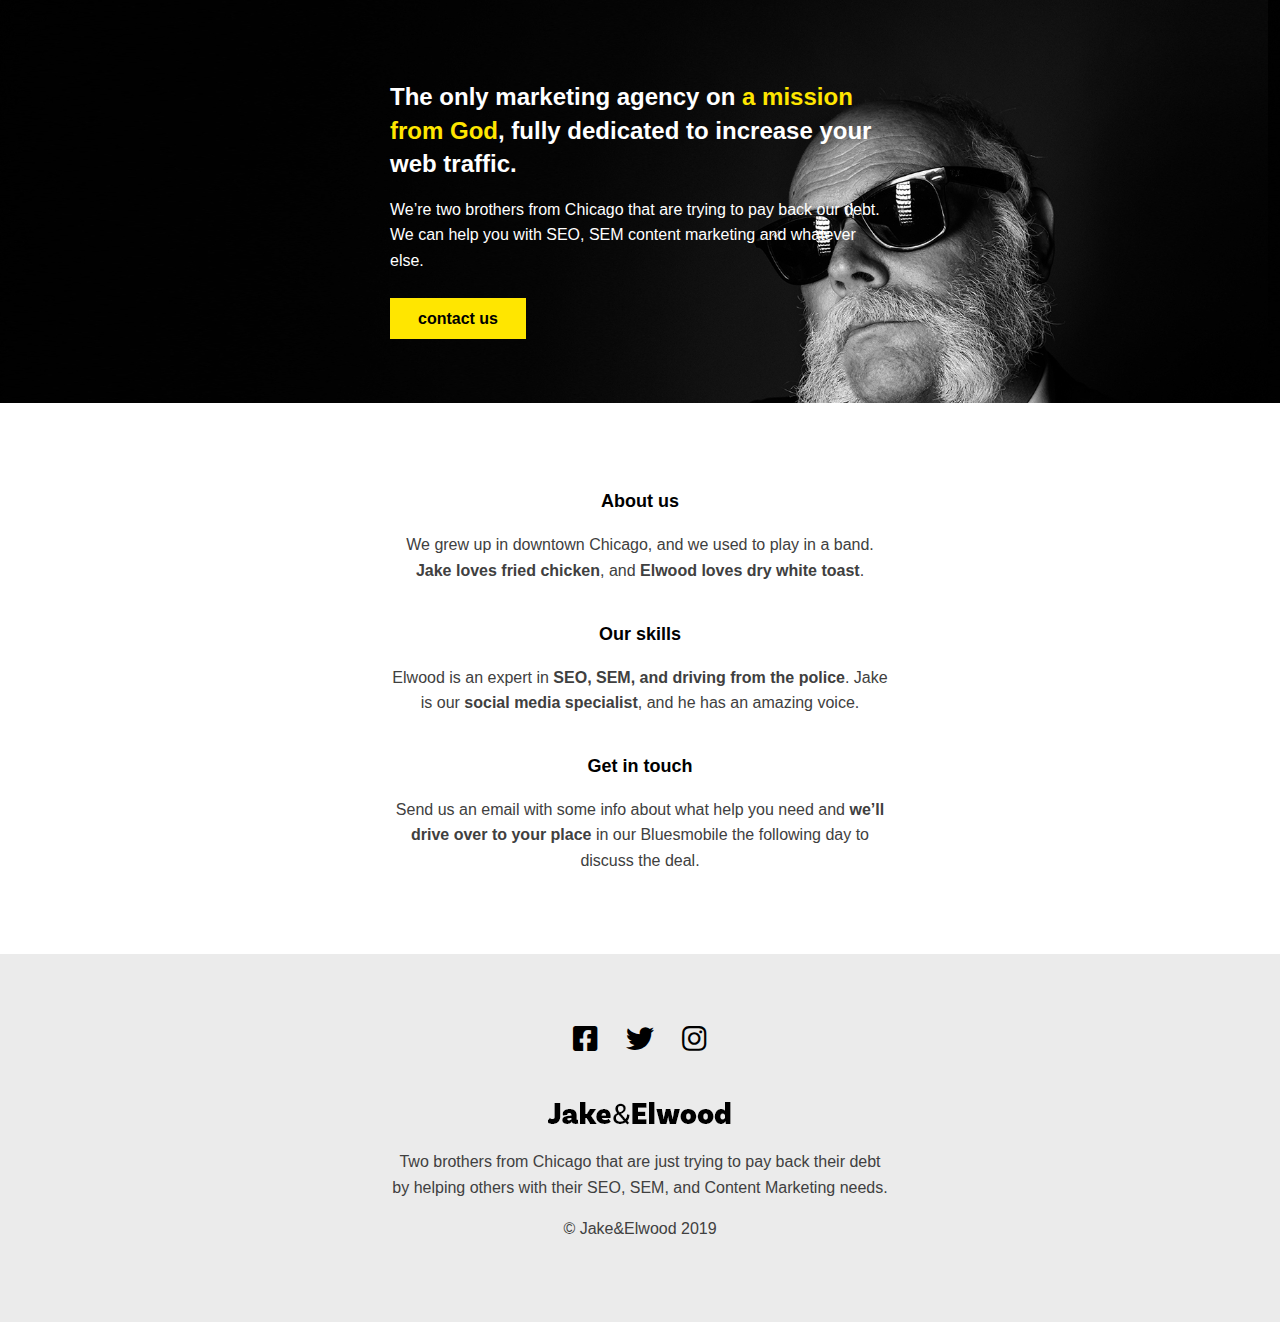
==== index.html @ 8133541c "Mobile layout" ====
<!DOCTYPE html>
<html lang="en">
<head>
    <meta charset="UTF-8">
    <meta name="viewport" content="width=device-width, initial-scale=1.0">
    <link href="https://fonts.googleapis.com/css?family=Montserrat:400,700&display=swap" rel="stylesheet">
    <link href="https://cdnjs.cloudflare.com/ajax/libs/font-awesome/5.9.0/css/all.css" rel="stylesheet">
    <link rel="stylesheet" href="css/styles.css">
    <title>Jake & Elwood</title>
</head>

<body>
        
    <!-- <header class="header main-grid">
        <div class="col-3 header-content">
            <a class="logo-link" href="index.html">
                <img src="img/logo.png" alt="" class="logo">
            </a>
            
            <nav class="nav">
                <ul class="nav-list">
                    <li class="nav-item"><a href="index.html" class="nav-link">home</a></li>
                    <li class="nav-item"><a href="about.html" class="nav-link">about us</a></li>
                    <li class="nav-item"><a href="contact.html" class="nav-link">contact</a></li>
                </ul>
            </nav>
        </div>
    </header> -->
    
    <main>

        <section class="hero main-grid">
            <h1 class="hero-title">The only marketing agency on <span class="accent-color">a mission from God</span>, fully dedicated to increase your web traffic.</h1>
            <p class="subtitle">We’re two brothers from Chicago that are trying to pay back our debt. We can help you with SEO, SEM content marketing and whatever else.</p>
            <a class="btn btn-primary">contact us</a>
        </section>
    
        <section class="info main-grid">
            <div class="col">
                <h2 class="section-title section-title-center">About us</h2>
                <p>We grew up in downtown Chicago, and we used to play in a band. <strong>Jake loves fried chicken</strong>, and <strong>Elwood loves dry white toast</strong>.</p>
            </div>
            <div class="col">
                <h2 class="section-title section-title-center">Our skills</h2>
                <p>Elwood is an expert in <strong>SEO, SEM, and driving from the police</strong>. Jake is our <strong>social media specialist</strong>, and he has an amazing voice.</p>
            </div>
            <div class="col">
                <h2 class="section-title section-title-center">Get in touch</h2>
                <p>Send us an email with some info about what help you need and <strong>we’ll drive over to your place</strong> in our Bluesmobile the following day to discuss the deal.</p>
            </div>
        </section>
    
    </main>
    
    
    <footer class="footer main-grid">
        <div class="footer-main">
            <img src="/images/logo.png" alt="" class="footer-logo">
            <p class="footer-text">Two brothers from Chicago that are just trying to pay back their debt by helping others with their SEO, SEM, and Content Marketing needs.</p>
            <p class="footer-fineprint">© Jake&Elwood 2019</p>
        </div>
        <ul class="social-list">
            <li class="social-item"><a href="#" class="social-link"><i class="fab fa-facebook-square"></i></a></li>
            <li class="social-item"><a href="#" class="social-link" ><i class="fab fa-twitter"></i></a></li>
            <li class="social-item"><a href="#" class="social-link"><i class="fab fa-instagram"></i></a></li>
        </ul>
    </footer>
    
</body>
</html>
---- css/styles.css ----
* {
    box-sizing: border-box;
}

body {
    margin: 0;
    font-family: 'Montserra', sans-serif;
    font-size: 1 rem;
    color: #404040;
    line-height: 1.6;
}

/* ====================
        Typography
======================= */

h1, h2, strong {
    font-weight: 700;
}

.accent-color {
    color: #FFE600;
}

.hero-title {
    font-size: 1.5rem;
    line-height: 1.4;
    margin-bottom: 0;
}
.section-title {
    font-size: 1.125rem;
    color: #000;
    margin-top: 1.125em;
}


/* buttons */

.btn {
    padding: .5em 1.75em;
    font-weight: 700;
}

.btn-primary {
    background: #FFE600;
    color: #000;
    justify-self: start;
    margin-top: .5em;
    text-decoration: none;
}

/* ====================
    general layout
======================= */

.main-grid {
    display: grid;
    grid-template-columns: minmax(1em, 1fr) minmax(0px, 500px) minmax(1em, 1fr);
}

/* footer */

.footer {
    background: #ebebeb;
    padding: 4em 0;
}

.footer-main,
.social-list {
    grid-column: 2 / -2;
    text-align: center;
}

.social-list {
    order: -1;
    list-style: none;
    padding: 0;
    margin: 0 0 2em;
    display: flex;
    justify-content: center;
}

.social-link {
    color: #000;
    font-size: 1.75em;
    margin: 0 .5em;
}

.social-link:hover {
    color: #777;
}

/* ====================
        hero area
======================= */

.hero {
    background-image: url(/images/hero-bg.jpg);
    color: #fff;
    padding: 4em 0;
}

.hero > * {
    grid-column: 2 / -2;
}


/* ====================
        info section
======================= */

.info {
    padding: 4em 0;
    text-align: center;
}

.col {
    grid-column: 2 / -2;
}
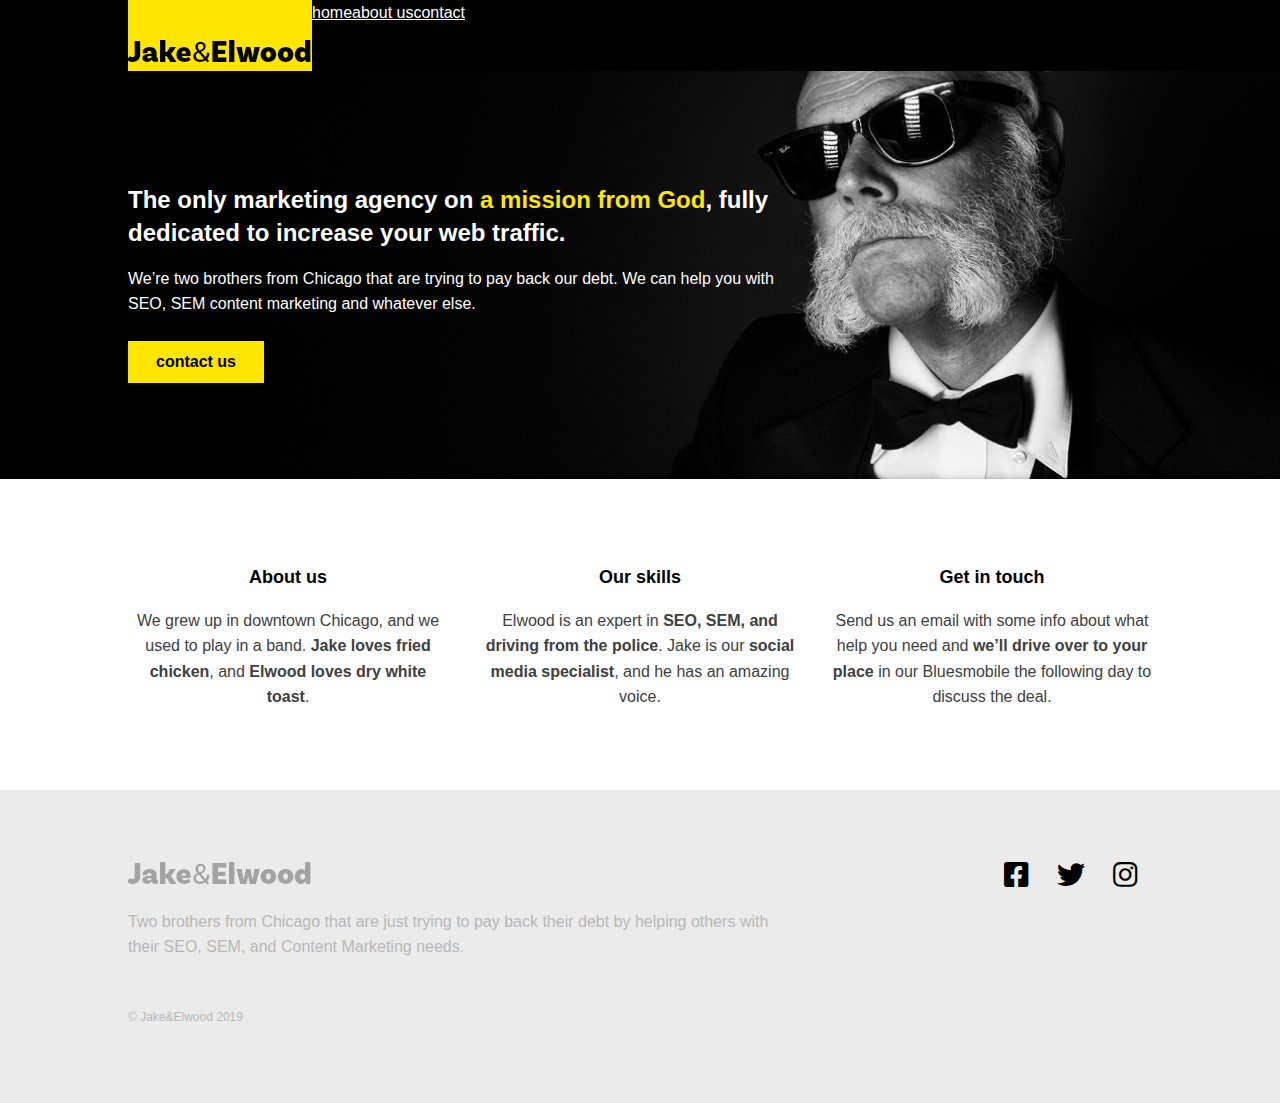
==== commit 4ce10a2a: "Introduce navigation" ====
--- a/index.html
+++ b/index.html
@@ -11,10 +11,10 @@
 
 <body>
         
-    <!-- <header class="header main-grid">
-        <div class="col-3 header-content">
+    <header class="header main-grid">
+        <div class="header-content">
             <a class="logo-link" href="index.html">
-                <img src="img/logo.png" alt="" class="logo">
+                <img src="images/logo.png" alt="" class="logo">
             </a>
             
             <nav class="nav">
@@ -25,7 +25,7 @@
                 </ul>
             </nav>
         </div>
-    </header> -->
+    </header>
     
     <main>
 
--- a/css/styles.css
+++ b/css/styles.css
@@ -56,6 +56,40 @@
 .main-grid {
     display: grid;
     grid-template-columns: minmax(1em, 1fr) minmax(0px, 500px) minmax(1em, 1fr);
+    grid-column-gap: 2em;
+}
+
+@media (min-width: 600px) {
+    .main-grid {
+        grid-template-columns: minmax(1em, 1fr) repeat(3, minmax(150px, 320px)) minmax(1em, 1fr);
+    }
+}
+
+/* navigation */
+
+.header {
+    background: black;
+}
+
+.header-content {
+    display: flex;
+    grid-column: 2 / -2;
+}
+
+.logo-link {
+    background-color: #FFE600;
+    padding-top: 2em;
+}
+
+.nav-list {
+    display: flex;
+    list-style: none;
+    margin: 0;
+    padding: 0;
+}
+
+.nav-link {
+    color: #fff;
 }
 
 /* footer */
@@ -63,21 +97,41 @@
 .footer {
     background: #ebebeb;
     padding: 4em 0;
+    text-align: center;
+
+    grid-template-areas: 
+        ". social ."
+        ". main ."
+
 }
 
 .footer-main,
 .social-list {
     grid-column: 2 / -2;
-    text-align: center;
+}
+
+.footer-main {
+    grid-area: main;
+}
+
+.footer-logo,
+.footer-text,
+.footer-fineprint {
+    opacity: 0.3;
+}
+
+.footer-fineprint {
+    font-size: 0.75rem;
+    margin-top: 4em;
 }
 
 .social-list {
-    order: -1;
     list-style: none;
     padding: 0;
     margin: 0 0 2em;
     display: flex;
     justify-content: center;
+    grid-area: social;
 }
 
 .social-link {
@@ -90,12 +144,29 @@
     color: #777;
 }
 
+@media (min-width: 600px) {
+    .footer {
+        grid-template-areas: 
+            ". main main social ."
+    }
+
+    .footer-main {
+        text-align: left;
+    }
+
+    .social-list {
+        justify-content: flex-end;
+    }
+}
+
 /* ====================
         hero area
 ======================= */
 
 .hero {
     background-image: url(/images/hero-bg.jpg);
+    background-size: cover;
+    background-position: bottom;
     color: #fff;
     padding: 4em 0;
 }
@@ -104,6 +175,16 @@
     grid-column: 2 / -2;
 }
 
+@media (min-width: 600px) {
+
+    .hero {
+        padding: 6em 0;
+    }
+
+    .hero > * {
+        grid-column: 2 / 4;
+    }
+}
 
 /* ====================
         info section
@@ -116,4 +197,15 @@
 
 .col {
     grid-column: 2 / -2;
-}+}
+
+@media (min-width: 600px) {
+    .col {
+        grid-column: span 1;
+    }
+
+    .col:first-child {
+        grid-column: 2 / span 1;
+    }
+}
+
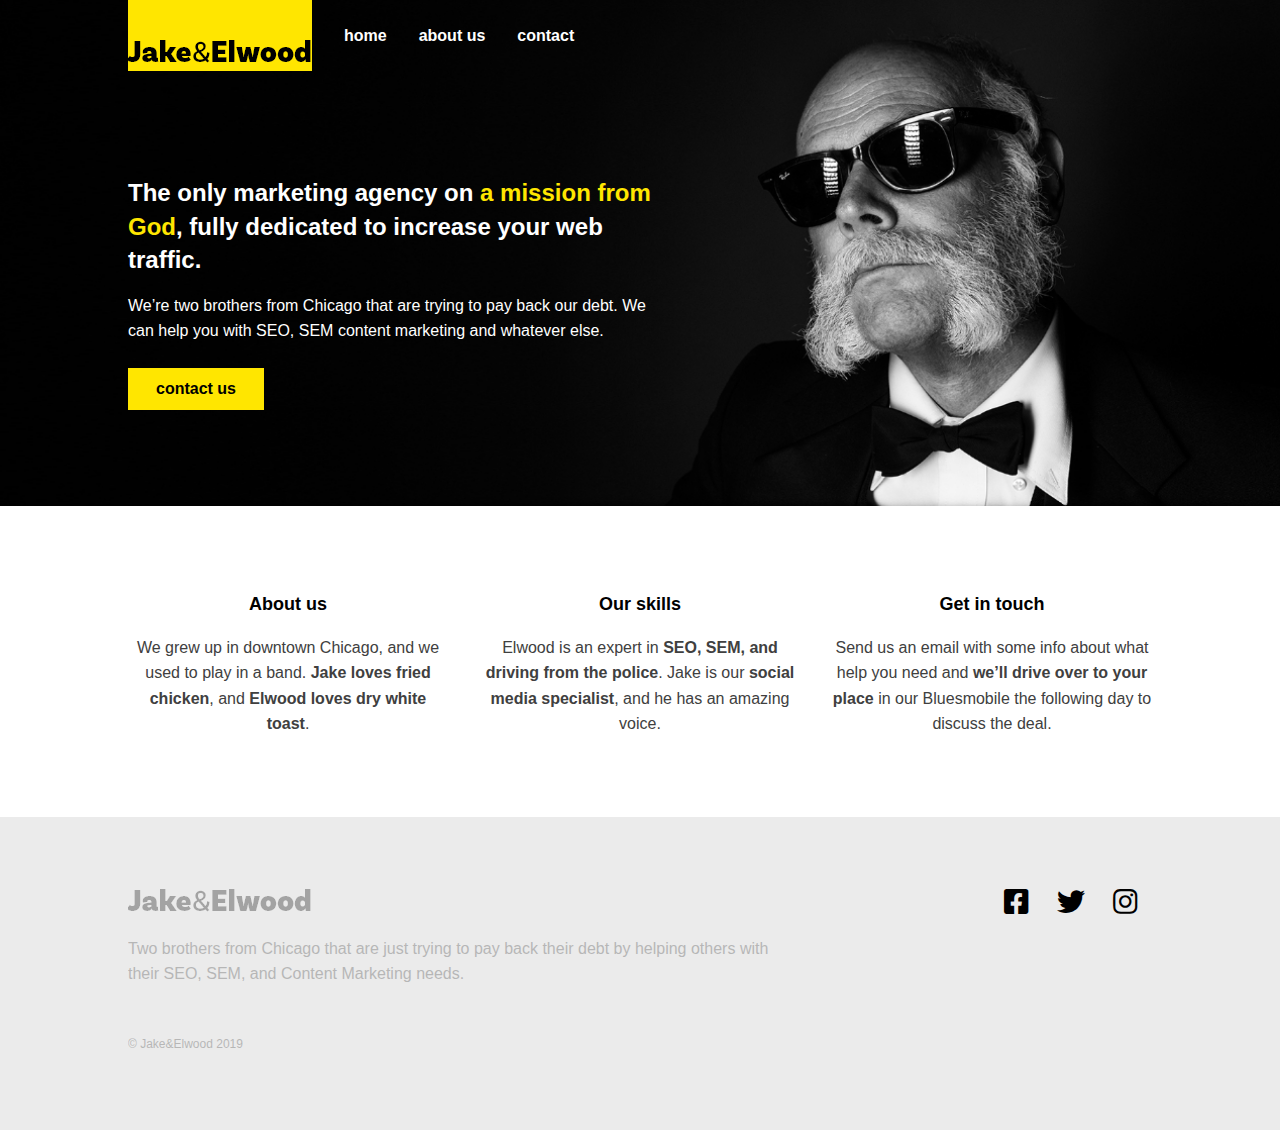
==== commit 5ef579a6: "Completed home page." ====
--- a/index.html
+++ b/index.html
@@ -11,13 +11,15 @@
 
 <body>
         
-    <header class="header main-grid">
+    <header class="header header-home main-grid">
         <div class="header-content">
             <a class="logo-link" href="index.html">
                 <img src="images/logo.png" alt="" class="logo">
             </a>
+            <button aria-label="Open navigation" class="open-nav">&#9776;</button>
             
             <nav class="nav">
+                <button aria-label="Close navigation" class="close-nav">&times;</button>
                 <ul class="nav-list">
                     <li class="nav-item"><a href="index.html" class="nav-link">home</a></li>
                     <li class="nav-item"><a href="about.html" class="nav-link">about us</a></li>
@@ -65,6 +67,8 @@
             <li class="social-item"><a href="#" class="social-link"><i class="fab fa-instagram"></i></a></li>
         </ul>
     </footer>
+
+    <script src="script.js"></script>
     
 </body>
 </html>--- a/css/styles.css
+++ b/css/styles.css
@@ -71,6 +71,12 @@
     background: black;
 }
 
+.header-home {
+    background: transparent;
+    position: absolute;
+    width: 100%;
+}
+
 .header-content {
     display: flex;
     grid-column: 2 / -2;
@@ -79,6 +85,22 @@
 .logo-link {
     background-color: #FFE600;
     padding-top: 2em;
+}
+
+.nav {
+    position: fixed;
+    background-color: #000;
+    width: 100%;
+    top: 0;
+    right: 0;
+    left: 100%;
+    bottom: 0;
+    transform: translateX(0);
+    transition: transform 250ms;
+}
+
+.navigation-open {
+    transform: translateX(-100%);
 }
 
 .nav-list {
@@ -86,11 +108,75 @@
     list-style: none;
     margin: 0;
     padding: 0;
+    height: 100%;
+    align-items: center;
+    justify-content: space-around;
+    flex-direction: column;
 }
 
 .nav-link {
     color: #fff;
-}
+    text-decoration: none;
+    font-size: 3rem;
+    font-weight: 700;
+}
+
+.nav-link:hover,
+.nav-link:focus {
+    color: #FFE600;
+}
+
+.close-nav {
+    border: 0;
+    background: 0;
+    color: #FFE600;
+    font-weight: 700;
+    font-size: 3rem;
+    cursor: pointer;
+    padding: .5em;
+    position: absolute;
+}
+
+.open-nav {
+    border: 0;
+    background: 0;
+    color: #fff;
+    cursor: pointer;
+    padding: .5em;
+    margin-left: auto;
+    font-size: 1.5em;
+}
+
+@media (min-width: 600px) {
+    .open-nav,
+    .close-nav {
+        display: none;
+    }
+
+    .nav {
+        position: initial;
+    }
+
+    .nav-list {
+        flex-direction: row;
+        justify-content: flex-start;
+    }
+
+    .nav-item {
+        margin-left: 2em;
+    }
+
+    .nav-link {
+        font-size: 1rem;
+    }
+
+    .header-home .nav {
+        background: transparent;
+    }
+}
+
+
+
 
 /* footer */
 
@@ -168,17 +254,23 @@
     background-size: cover;
     background-position: bottom;
     color: #fff;
-    padding: 4em 0;
+    padding: 8em 0 4em;
 }
 
 .hero > * {
     grid-column: 2 / -2;
 }
 
+@media (min-width: 400px) {
+    .hero > * {
+        margin-right: 20%;
+    }
+}
+
 @media (min-width: 600px) {
 
     .hero {
-        padding: 6em 0;
+        padding: 10em 0 6em;
     }
 
     .hero > * {
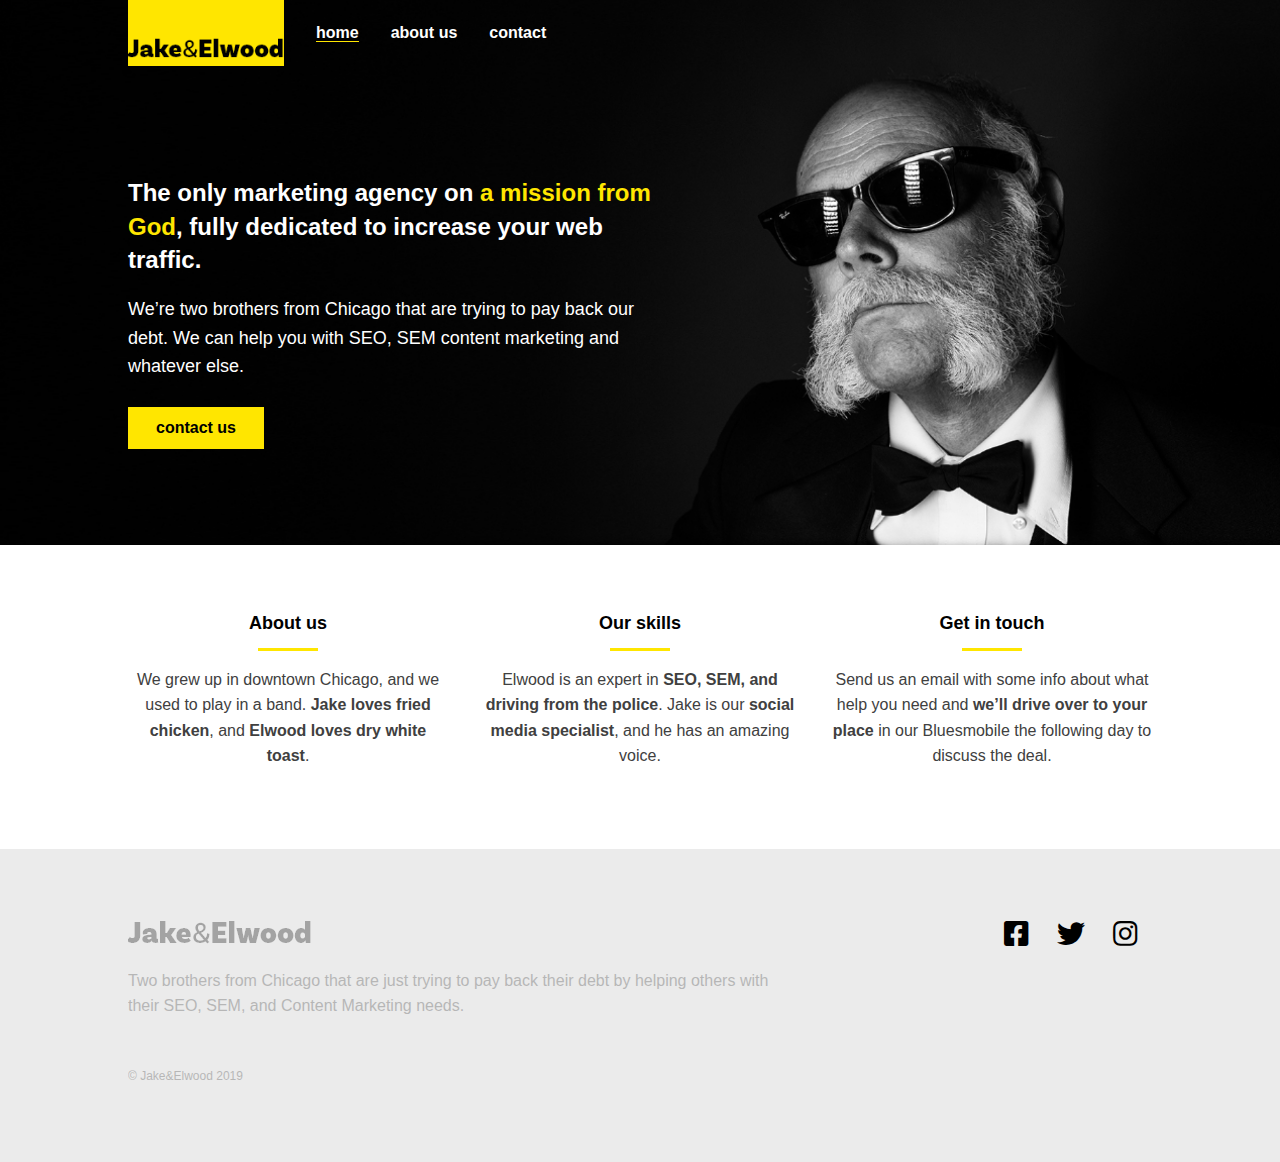
==== commit c71df5e3: "Fixing bugs - Github Pages" ====
--- a/index.html
+++ b/index.html
@@ -14,14 +14,14 @@
     <header class="header header-home main-grid">
         <div class="header-content">
             <a class="logo-link" href="index.html">
-                <img src="images/logo.png" alt="" class="logo">
+                <img src="../images/logo.png" alt="" class="logo">
             </a>
             <button aria-label="Open navigation" class="open-nav">&#9776;</button>
             
             <nav class="nav">
                 <button aria-label="Close navigation" class="close-nav">&times;</button>
                 <ul class="nav-list">
-                    <li class="nav-item"><a href="index.html" class="nav-link">home</a></li>
+                    <li class="nav-item"><a href="index.html" class="nav-link current">home</a></li>
                     <li class="nav-item"><a href="about.html" class="nav-link">about us</a></li>
                     <li class="nav-item"><a href="contact.html" class="nav-link">contact</a></li>
                 </ul>
@@ -33,8 +33,8 @@
 
         <section class="hero main-grid">
             <h1 class="hero-title">The only marketing agency on <span class="accent-color">a mission from God</span>, fully dedicated to increase your web traffic.</h1>
-            <p class="subtitle">We’re two brothers from Chicago that are trying to pay back our debt. We can help you with SEO, SEM content marketing and whatever else.</p>
-            <a class="btn btn-primary">contact us</a>
+            <p class="hero-subtitle">We’re two brothers from Chicago that are trying to pay back our debt. We can help you with SEO, SEM content marketing and whatever else.</p>
+            <a href="contact.html" class="btn btn-primary">contact us</a>
         </section>
     
         <section class="info main-grid">
@@ -57,7 +57,7 @@
     
     <footer class="footer main-grid">
         <div class="footer-main">
-            <img src="/images/logo.png" alt="" class="footer-logo">
+            <img src="../images/logo.png" alt="" class="footer-logo">
             <p class="footer-text">Two brothers from Chicago that are just trying to pay back their debt by helping others with their SEO, SEM, and Content Marketing needs.</p>
             <p class="footer-fineprint">© Jake&Elwood 2019</p>
         </div>
--- a/css/styles.css
+++ b/css/styles.css
@@ -10,6 +10,10 @@
     line-height: 1.6;
 }
 
+img {
+    max-width: 100%;
+}
+
 /* ====================
         Typography
 ======================= */
@@ -20,6 +24,33 @@
 
 .accent-color {
     color: #FFE600;
+}
+
+.page-title,
+.subtitle {
+    color: #000;
+    text-align: center;
+}
+
+.page-title {
+    font-size: 3rem;
+    margin-bottom: 0.5em;
+    justify-self: center;
+}
+
+.page-title::after {
+    content: "";
+    display: block;
+    height: 30px;
+    width: 100%;
+    background: #FFE600;
+    margin-top: -40px;
+    margin-left: 15px;
+}
+
+.subtitle {
+    font-size: 1.125rem;
+    margin: .5em 0 3em;
 }
 
 .hero-title {
@@ -27,26 +58,60 @@
     line-height: 1.4;
     margin-bottom: 0;
 }
+
+.hero-subtitle {
+    font-size: 1.125rem;
+}
+
 .section-title {
     font-size: 1.125rem;
     color: #000;
-    margin-top: 1.125em;
-}
-
+}
+
+.section-title::after {
+    content: "";
+    display: block;
+    width: 60px;
+    height: 3px;
+    background: #FFE600;
+    margin-top: 10px;
+}
+
+.section-title-center::after {
+    margin-left: auto;
+    margin-right: auto;
+}
+
+.section-title:first-child {
+    margin-top: 0;
+}
 
 /* buttons */
 
 .btn {
     padding: .5em 1.75em;
     font-weight: 700;
+    margin-top: .5em;
+    text-decoration: none;
+    border: none;
+    cursor: pointer;
 }
 
 .btn-primary {
     background: #FFE600;
     color: #000;
     justify-self: start;
-    margin-top: .5em;
+}
+
+.btn-primary:hover,
+.btn-primary:focus {
+    background: #ffc400;
+}
+
+.btn-form {
+    justify-self: end;
     text-decoration: none;
+    color: #000;
 }
 
 /* ====================
@@ -126,6 +191,10 @@
     color: #FFE600;
 }
 
+.current {
+    border-bottom: 1px solid #FFE600;
+}
+
 .close-nav {
     border: 0;
     background: 0;
@@ -250,7 +319,7 @@
 ======================= */
 
 .hero {
-    background-image: url(/images/hero-bg.jpg);
+    background-image: url(../images/hero-bg.jpg);
     background-size: cover;
     background-position: bottom;
     color: #fff;
@@ -301,3 +370,87 @@
     }
 }
 
+/* =================
+        About me
+  ================== */
+
+.main-template {
+    padding: 4em 0;
+}
+
+.main-template > * {
+    grid-column: 2 / -2;
+}
+
+.main-image {
+    margin-bottom: 1.5em;
+    box-shadow: 5px 5px black, 10px 10px #FFE600;
+}
+
+@media (min-width: 600px) {
+    .main-image,
+    .secondary-text {
+        grid-column: 2;
+    }
+
+    .main-text {
+        grid-column: 3 / -2;
+        grid-row: span 2;
+    }
+
+    .secondary-text {
+        order: 2;
+    }
+}
+
+/* =================
+        form
+   ================= */
+
+
+.contact-form {
+    display: grid;
+}
+
+label {
+    font-weight: 700;
+}
+
+input,
+textarea {
+    margin-bottom: .75em;
+    padding: 0.4em;
+    font-family: inherit;
+}
+
+textarea {
+    resize: none;
+    height: 100px;
+}
+
+@media (min-width: 600px) {
+    .contact-form {
+        grid-template-columns: repeat(2, 1fr);
+        grid-auto-flow: dense;
+        grid-gap: 0 1em;
+    }
+
+    .fname-label,
+    .fname-input {
+        grid-column: 1;
+    }
+
+    .lname-label,
+    .lname-input {
+        grid-column: 2;
+    }
+
+    .message-label,
+    .message-textarea {
+        grid-column: span 2;
+    }
+
+    .btn-form {
+        grid-column: 2;
+    }
+}